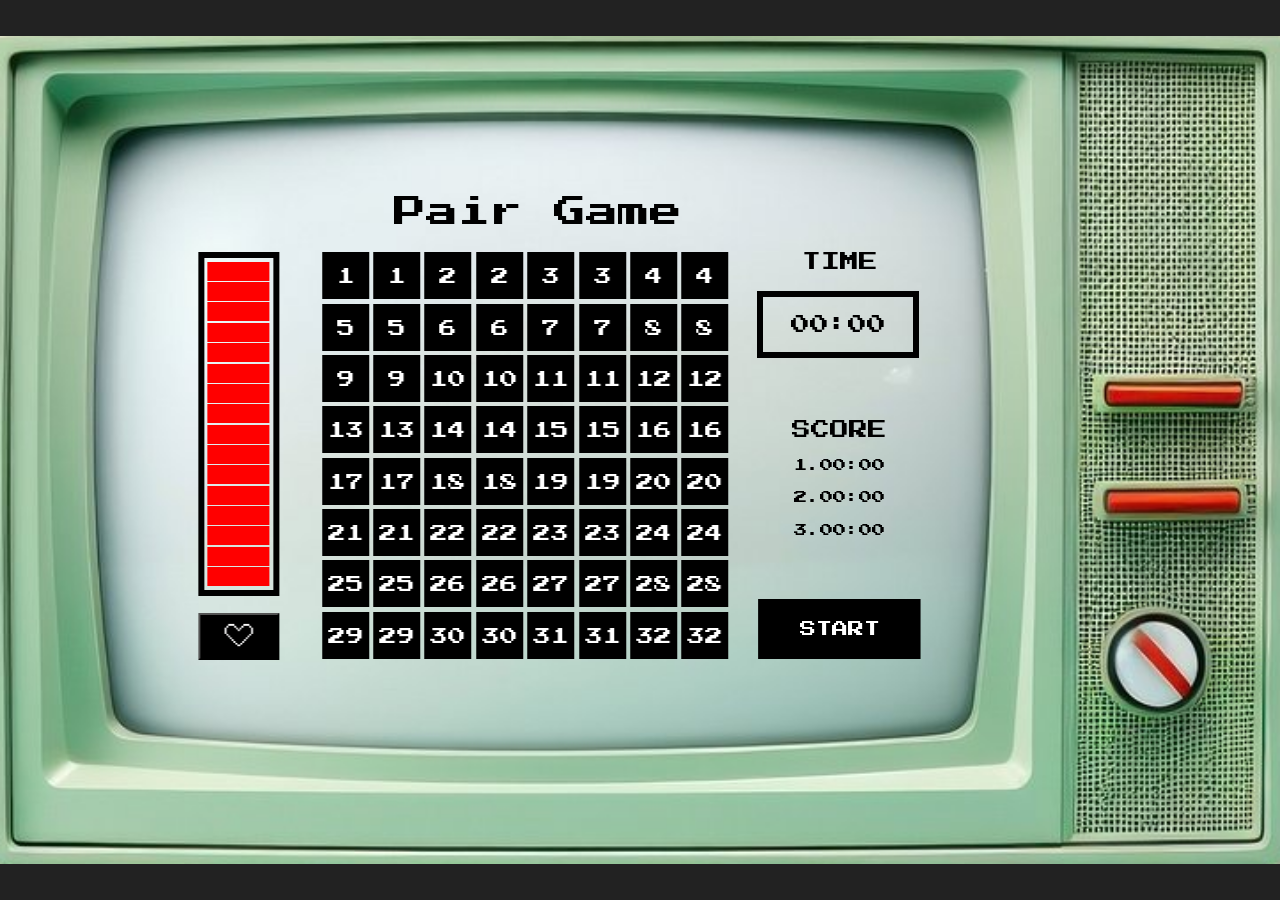
==== game/index.html @ 83a789f9 "Add files via upload" ====
<html>

<head>
	<meta charset="UTF-8">

	<link rel="stylesheet" type="text/css" href="hover.css">

	<link rel="preconnect" href="https://fonts.googleapis.com">
	<link rel="preconnect" href="https://fonts.gstatic.com" crossorigin>
	<link href="https://fonts.googleapis.com/css2?family=Press+Start+2P&display=swap" rel="stylesheet">

	<style>
		.game-title {
			text-align: center;
			font-size: 4.6cqh !important;
			line-height: 1.2;
			margin-bottom: 2.8cqh;
		}

		.game-layout {
			display: grid;
			grid-template-columns: 11.5cqh 1fr 27cqh;
			gap: 1cqh;
			align-items: center;
		}

		.stamina-area {
			width: 100%;
			display: flex;
			flex-direction: column;
			align-items: center;
			gap: 2.3cqh;
			transform: translateX(10cqh);
		}

		#center {
			display: grid;
			grid-template-columns: repeat(8, 6.7cqh);
			gap: 0.6cqh;
			width: max-content;
			margin: 0 auto;
			justify-self:center;
			transform: translateX(6cqh);
		}

		.info-area {
			width: 27cqh;
			display: flex;
			flex-direction: column;
			align-items: center;
			justify-content: center;
			gap: 8.8cqh;
		}

		.box {
			width: 6.7cqh;
			height: 6.7cqh;
			background-color: #000;
			color: #fff;
			font-size: 2.5cqh;
			display: flex;
			justify-content: center;
			align-items: center;
		}

		.start-button {
			width: 23cqh;
			height: 8.5cqh;

			font-size: 2.3cqh;
			font-family: "Press Start 2P", system-ui;

			color: #fff;
			background-color: #000;
			border: 2px solid #000;

			cursor: pointer;
			transform: translateX(-1.8cqh);
		}

		.time-area {
			width: 100%;
			text-align: center;
		}

		.time-title {
			font-size: 2.7cqh;
			margin-bottom: 2.8cqh;
			transform: translateX(-1.8cqh);
		}


		.stamina {
			width: 90%;
			flex: 1;
			min-height: 0;
			background-color: #f00;
			margin: 0;
		}

		.stamina-bar {
			width: 11.5cqh;
			height: 49cqh;
			border: 0.95cqh solid #000;
			box-sizing: border-box;
			padding: 0.6cqh 0;
			display: flex;
			flex-direction: column;
			align-items: center;
			gap: 0.2cqh;

		}



		.charge {
			width: 11.5cqh;
			height: 6.7cqh;
			font-size: 2.3cqh;
			flex-shrink: 0;
			position: relative;
			margin: 0;
			background-color: #000;
		}

		.heart {
			width: 4cqh;
			height: 4cqh;
			position: absolute;
			top: 50%;
			left: 50%;
			transform: translate(-50%, -50%);
		}

		.score {
			width: 100%;
			font-size: 1.9cqh;
			text-align: center;
			margin-top: 2.8cqh;
		}

		.time {
			width: 23cqh;
			height: 9.5cqh;
			font-size: 2.7cqh;
			border: 0.95cqh solid #000;
			display: flex;
			justify-content: center;
			align-items: center;
		}

		.score-area {
			width: 100%;
			text-align: center;
			transform: translateX(-1.8cqh);
		}

		.score-title {
			font-size: 2.7cqh;
			margin-bottom: 2.8cqh;
			
		}

		.score-list {
			width: 100%;
		}


		#gameover {
			position: fixed;
			top: 0;
			left: 0;
			width: 100%;
			height: 100%;
			background-color: rgba(0, 0, 0, 0.6);
			display: none;
			z-index: 9999;
			text-align: center;
			padding-top: 200px;
		}

		.gameover-text {
			font-size: 60px;
			color: #fff;
			font-weight: bold;
		}

		#gameover button {
			width: 200px;
			height: 50px;
			font-size: 24px;
			margin-top: 30px;
			color: #fff;
			background-color: #000;

		}

		#clear {
			position: fixed;
			top: 0;
			left: 0;
			width: 100%;
			height: 100%;
			background-color: rgba(255, 0, 0, 0.6);
			display: none;
			z-index: 10;
			text-align: center;
			padding-top: 200px;
		}

		.clear-text {
			font-size: 60px;
			color: #fff;
			font-weight: bold;
		}

		#clear button {
			width: 200px;
			height: 50px;
			font-size: 24px;
			margin-top: 30px;
			color: #fff;
			background-color: #000;
		}

		div {
			box-sizing: border-box;
		}

		body {
			display: flex;
			justify-content: center;
			align-items: center;
			font-family: "Press Start 2P", system-ui;
			font-weight: 400;
			font-style: normal;
			background-color: #222;

		}

		html,
		body {
			width: 100%;
			height: 100%;
			margin: 0;
			padding: 0;
			overflow: hidden;
		}

		/* テレビ全体 */
		.tv-container {
			width: min(100vw, 154.6vh);
			aspect-ratio: 722 / 467;
			margin: auto;
			position: relative;
			background: url("retorotv.png") center center no-repeat;
			background-size: 100% 100%;
		}

		/* テレビ画面の中 */
		.game-screen {
			position: absolute;

			width: 64%;
			height: 85%;

			left: 10%;
			top: 19%;

			overflow: hidden;
			container-type: size;
		}

		button {
			font-family: "Press Start 2P", system-ui;
			font-weight: 400;
			font-style: normal;
		}
	</style>

	<script>
		var data = new Array(64);
		data[0] = "1";
		data[1] = "2";
		data[2] = "3";
		data[3] = "4";
		data[4] = "5";
		data[5] = "6";
		data[6] = "7";
		data[7] = "8";
		data[8] = "9";
		data[9] = "10";
		data[10] = "11";
		data[11] = "12";
		data[12] = "13";
		data[13] = "14";
		data[14] = "15";
		data[15] = "16";
		data[16] = "17";
		data[17] = "18";
		data[18] = "19";
		data[19] = "20";
		data[20] = "21";
		data[21] = "22";
		data[22] = "23";
		data[23] = "24";
		data[24] = "25";
		data[25] = "26";
		data[26] = "27";
		data[27] = "28";
		data[28] = "29";
		data[29] = "30";
		data[30] = "31";
		data[31] = "32";
		data[32] = "1";
		data[33] = "2";
		data[34] = "3";
		data[35] = "4";
		data[36] = "5";
		data[37] = "6";
		data[38] = "7";
		data[39] = "8";
		data[40] = "9";
		data[41] = "10";
		data[42] = "11";
		data[43] = "12";
		data[44] = "13";
		data[45] = "14";
		data[46] = "15";
		data[47] = "16";
		data[48] = "17";
		data[49] = "18";
		data[50] = "19";
		data[51] = "20";
		data[52] = "21";
		data[53] = "22";
		data[54] = "23";
		data[55] = "24";
		data[56] = "25";
		data[57] = "26";
		data[58] = "27";
		data[59] = "28";
		data[60] = "29";
		data[61] = "30";
		data[62] = "31";
		data[63] = "32";
	</script>
</head>



<body>
	<div class="tv-container">
		<div class="game-screen">

			<div class="game-title">
				Pair Game
			</div>



			<div class="game-layout">

				<div class="stamina-area">
					<div class="stamina-bar">
						<div id="c1" class="stamina"></div>
						<div id="c2" class="stamina"></div>
						<div id="c3" class="stamina"></div>
						<div id="c4" class="stamina"></div>
						<div id="c5" class="stamina"></div>
						<div id="c6" class="stamina"></div>
						<div id="c7" class="stamina"></div>
						<div id="c8" class="stamina"></div>
						<div id="c9" class="stamina"></div>
						<div id="c10" class="stamina"></div>
						<div id="c11" class="stamina"></div>
						<div id="c12" class="stamina"></div>
						<div id="c13" class="stamina"></div>
						<div id="c14" class="stamina"></div>
						<div id="c15" class="stamina"></div>
						<div id="c16" class="stamina"></div>
					</div>

					<button class="charge hvr-box-shadow-outset" style="position:relative;" onclick="charge();">
						<div class="heart">
							<img src="heart.png" width="100%">
						</div>
					</button>
				</div>





				<div id="center">
					<div id="b0" class="box hvr-grow" onclick="clk(0);">1</div>
					<div id="b1" class="box hvr-grow" onclick="clk(1);">1</div>
					<div id="b2" class="box hvr-grow" onclick="clk(2);">2</div>
					<div id="b3" class="box hvr-grow" onclick="clk(3);">2</div>
					<div id="b4" class="box hvr-grow" onclick="clk(4);">3</div>
					<div id="b5" class="box hvr-grow" onclick="clk(5);">3</div>
					<div id="b6" class="box hvr-grow" onclick="clk(6);">4</div>
					<div id="b7" class="box hvr-grow" onclick="clk(7);">4</div>

					<div id="b8" class="box hvr-grow" onclick="clk(8);">5</div>
					<div id="b9" class="box hvr-grow" onclick="clk(9);">5</div>
					<div id="b10" class="box hvr-grow" onclick="clk(10);">6</div>
					<div id="b11" class="box hvr-grow" onclick="clk(11);">6</div>
					<div id="b12" class="box hvr-grow" onclick="clk(12);">7</div>
					<div id="b13" class="box hvr-grow" onclick="clk(13);">7</div>
					<div id="b14" class="box hvr-grow" onclick="clk(14);">8</div>
					<div id="b15" class="box hvr-grow" onclick="clk(15);">8</div>

					<div id="b16" class="box hvr-grow" onclick="clk(16);">9</div>
					<div id="b17" class="box hvr-grow" onclick="clk(17);">9</div>
					<div id="b18" class="box hvr-grow" onclick="clk(18);">10</div>
					<div id="b19" class="box hvr-grow" onclick="clk(19);">10</div>
					<div id="b20" class="box hvr-grow" onclick="clk(20);">11</div>
					<div id="b21" class="box hvr-grow" onclick="clk(21);">11</div>
					<div id="b22" class="box hvr-grow" onclick="clk(22);">12</div>
					<div id="b23" class="box hvr-grow" onclick="clk(23);">12</div>

					<div id="b24" class="box hvr-grow" onclick="clk(24);">13</div>
					<div id="b25" class="box hvr-grow" onclick="clk(25);">13</div>
					<div id="b26" class="box hvr-grow" onclick="clk(26);">14</div>
					<div id="b27" class="box hvr-grow" onclick="clk(27);">14</div>
					<div id="b28" class="box hvr-grow" onclick="clk(28);">15</div>
					<div id="b29" class="box hvr-grow" onclick="clk(29);">15</div>
					<div id="b30" class="box hvr-grow" onclick="clk(30);">16</div>
					<div id="b31" class="box hvr-grow" onclick="clk(31);">16</div>

					<div id="b32" class="box hvr-grow" onclick="clk(32);">17</div>
					<div id="b33" class="box hvr-grow" onclick="clk(33);">17</div>
					<div id="b34" class="box hvr-grow" onclick="clk(34);">18</div>
					<div id="b35" class="box hvr-grow" onclick="clk(35);">18</div>
					<div id="b36" class="box hvr-grow" onclick="clk(36);">19</div>
					<div id="b37" class="box hvr-grow" onclick="clk(37);">19</div>
					<div id="b38" class="box hvr-grow" onclick="clk(38);">20</div>
					<div id="b39" class="box hvr-grow" onclick="clk(39);">20</div>

					<div id="b40" class="box hvr-grow" onclick="clk(40);">21</div>
					<div id="b41" class="box hvr-grow" onclick="clk(41);">21</div>
					<div id="b42" class="box hvr-grow" onclick="clk(42);">22</div>
					<div id="b43" class="box hvr-grow" onclick="clk(43);">22</div>
					<div id="b44" class="box hvr-grow" onclick="clk(44);">23</div>
					<div id="b45" class="box hvr-grow" onclick="clk(45);">23</div>
					<div id="b46" class="box hvr-grow" onclick="clk(46);">24</div>
					<div id="b47" class="box hvr-grow" onclick="clk(47);">24</div>

					<div id="b48" class="box hvr-grow" onclick="clk(48);">25</div>
					<div id="b49" class="box hvr-grow" onclick="clk(49);">25</div>
					<div id="b50" class="box hvr-grow" onclick="clk(50);">26</div>
					<div id="b51" class="box hvr-grow" onclick="clk(51);">26</div>
					<div id="b52" class="box hvr-grow" onclick="clk(52);">27</div>
					<div id="b53" class="box hvr-grow" onclick="clk(53);">27</div>
					<div id="b54" class="box hvr-grow" onclick="clk(54);">28</div>
					<div id="b55" class="box hvr-grow" onclick="clk(55);">28</div>

					<div id="b56" class="box hvr-grow" onclick="clk(56);">29</div>
					<div id="b57" class="box hvr-grow" onclick="clk(57);">29</div>
					<div id="b58" class="box hvr-grow" onclick="clk(58);">30</div>
					<div id="b59" class="box hvr-grow" onclick="clk(59);">30</div>
					<div id="b60" class="box hvr-grow" onclick="clk(60);">31</div>
					<div id="b61" class="box hvr-grow" onclick="clk(61);">31</div>
					<div id="b62" class="box hvr-grow" onclick="clk(62);">32</div>
					<div id="b63" class="box hvr-grow" onclick="clk(63);">32</div>

				</div>

				<div class="info-area">

					<div class="time-area">
						<div class="time-title">
							TIME
						</div>

						<div id="timer" class="time">
							00:00
						</div>

					</div>



					<div class="score-area">
						<div class="score-title">
							SCORE
						</div>

						<div class="score-list">
							<div class="score">
								1.<span id="s1"> --:-- </span>
							</div>

							<div class="score">
								2.<span id="s2"> --:-- </span>
							</div>

							<div class="score">
								3.<span id="s3"> --:-- </span>
							</div>
						</div>
					</div>

					<button onclick="start();" class="start-button hvr-box-shadow-outset">
						START
					</button>


				</div>


				<div id="gameover">
					<div class="gameover-text">GAME OVER</div>
					<button class="hvr-box-shadow-outset" onclick="location.reload()">RETRY!</button>
				</div>


				<div id="clear">
					<div class="clear-text">GAME CLEAR!</div>
					<button class="hvr-box-shadow-outset" onclick="location.reload()">RETRY!</button>
				</div>
			</div>
		</div>

		<script>
			var t = 0;				//経過時間
			var timer = 0; 			//経過時間用タイマー
			var timer2 = 0;			//スタミナ用タイマー
			var c = 0;

			var count = 0;			//クリックしたカード枚数
			var id1;				//1枚目のカードID
			var id2;				//2枚目のカードID
			var a;					//1枚目のカードの数字
			var b;					//2枚目のカードの数字

			var clearCount = 0;		//消えたカードの枚数
			var mode = "stop";		//ゲーム開始状態
			var flag = false;		//ペア判定中のクリック制御


			// ベストスコアを読み込む
			var scores = JSON.parse(localStorage.getItem("bestScores")) || [];	//ベストスコア

			function formatTime(time) {
				var min = Math.floor(time / 60);
				var sec = time - (min * 60);

				// 1桁の場合は先頭に0を追加する
				var mm = String(min).padStart(2, "0");
				var ss = String(sec).padStart(2, "0");

				return mm + ":" + ss;
			}



			//過去のベストスコアを表示
			displayScore();

			function start() {
				if (mode == "stop") {
					mode = "start"
					for (var i = 0; i < 64; i++) {   //for(初期値、いつまで続けるか、１周まわったらどうするか）
						// dataの最大配列数を求め、乱数を発生させる。
						var max = data.length;
						var r = Math.floor(Math.random() * max);

						// data[r※乱数]とdata[i]を入れ替える。
						var x = data[r];
						data[r] = data[i];
						data[i] = x;
					}

					for (i = 0; i < 64; i++) {
						// idの要素にdata[i]を上書きする。
						var id = "b" + i;
						document.getElementById(id).innerHTML = data[i];
					}



					//時間経過を表すタイマー表示
					timer = setInterval(showTime, 1000);

					function showTime() {
						t++;
						document.getElementById("timer").innerHTML = formatTime(t);
					}



					//スタミナバーを動かす
					timer2 = setInterval(show, 1000);
					function show() {

						if (c <= 15) {
							if (c >= 0) {
								c++;
								var id = "c" + c;
								var element = document.getElementById(id);
								element.style.backgroundColor = "transparent";
							}
						}
						else {
							if (c == 16) {
								document.getElementById("gameover").style.display = "block";
								clearInterval(timer);
								clearInterval(timer2);
							}
						}
					}
				}
			}




			//ペア同士をクリックしたら消えるようにする
			function clk(i) {
				if (flag == true) {
					return;
				}

				count++;

				if (count == 1) {
					var id = "b" + i;
					var element = document.getElementById(id);
					element.style.backgroundColor = "#f00";

					id1 = id;
					a = document.getElementById(id).innerHTML;
				}

				else if (count == 2) {
					var id = "b" + i;

					//1枚目と同じカードなら処理を終了
					if (id1 == id) {
						count = 1;
						return;
					}

					flag = true;

					var element = document.getElementById(id);
					element.style.backgroundColor = "#f00";

					id2 = id;
					b = document.getElementById(id).innerHTML;

					if (a == b) {
						setTimeout(function () {
							document.getElementById(id1).innerHTML = "";
							document.getElementById(id2).innerHTML = "";

							document.getElementById(id1).style.backgroundColor = "transparent";
							document.getElementById(id2).style.backgroundColor = "transparent";


							//消えたカードの枚数をカウント
							clearCount = clearCount + 2;

							//64枚すべて消えたらクリア画面を表示
							if (clearCount == 64) {
								document.getElementById("clear").style.display = "block";

								//タイマーを停止
								clearInterval(timer);
								clearInterval(timer2);

								//ベストスコアを登録
								saveScore(t);
							}
							flag = false;
						}, 500);

					} else {
						setTimeout(function () {
							document.getElementById(id1).innerHTML = a;
							document.getElementById(id2).innerHTML = b;

							document.getElementById(id1).style.backgroundColor = "#000";
							document.getElementById(id2).style.backgroundColor = "#000";


							flag = false;
						}, 1000);
					}
					count = 0;
				}
			}



			//♡ボタンを押すと、スタミナバーがリセットされる
			function charge() {
				c = 0;
				for (var i = 1; i <= 16; i++) {
					var id = "c" + i;
					var element = document.getElementById(id);
					element.style.backgroundColor = "#f00";
				}
			}


			// ベストスコアを表示する
			function displayScore() {
				document.getElementById("s1").innerHTML = scores[0] !== undefined ? formatTime(scores[0]) : "00:00";
				document.getElementById("s2").innerHTML = scores[1] !== undefined ? formatTime(scores[1]) : "00:00";
				document.getElementById("s3").innerHTML = scores[2] !== undefined ? formatTime(scores[2]) : "00:00";
			}

			// 新しいスコアを登録する
			function saveScore(time) {

				// 新しいタイムを追加
				scores.push(time);

				// タイムの速い順に並べ替える
				scores.sort(function (a, b) {
					return a - b;
				});

				// 上位3件だけ残す
				scores = scores.slice(0, 3);

				// localStorageに保存
				localStorage.setItem("bestScores", JSON.stringify(scores));

				// 画面を更新
				displayScore();
			}
		</script>
</body>

</html>
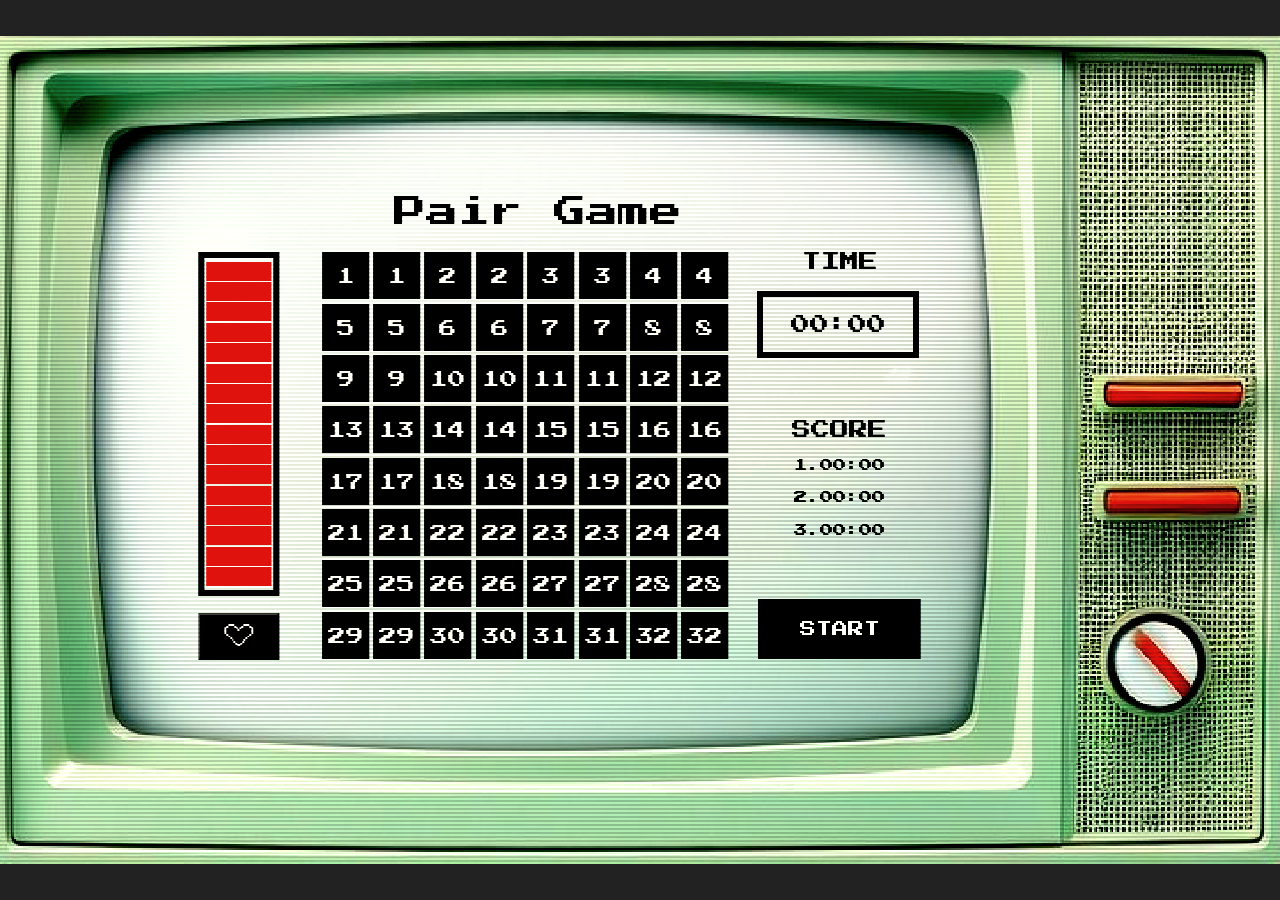
==== commit 060e03f8: "Add files via upload" ====
--- a/game/index.html
+++ b/game/index.html
@@ -91,7 +91,7 @@
 
 
 		.stamina {
-			width: 90%;
+			width: 95%;
 			flex: 1;
 			min-height: 0;
 			background-color: #f00;
@@ -255,6 +255,23 @@
 			position: relative;
 			background: url("retorotv.png") center center no-repeat;
 			background-size: 100% 100%;
+			
+			image-rendering: pixelated;
+			filter: contrast(150%) saturate(120%) sepia(20%);
+		}
+		
+		.tv-container::after {
+			content: "";
+			position: absolute;
+			inset: 0;
+			background: repeating-linear-gradient(
+    		to bottom,
+    		rgba(0,0,0,0.15) 0px,
+    		rgba(0,0,0,0.15) 2px,
+    		transparent 2px,
+    		transparent 4px
+  			);
+  			pointer-events: none;
 		}
 
 		/* テレビ画面の中 */
@@ -269,6 +286,7 @@
 
 			overflow: hidden;
 			container-type: size;
+			
 		}
 
 		button {
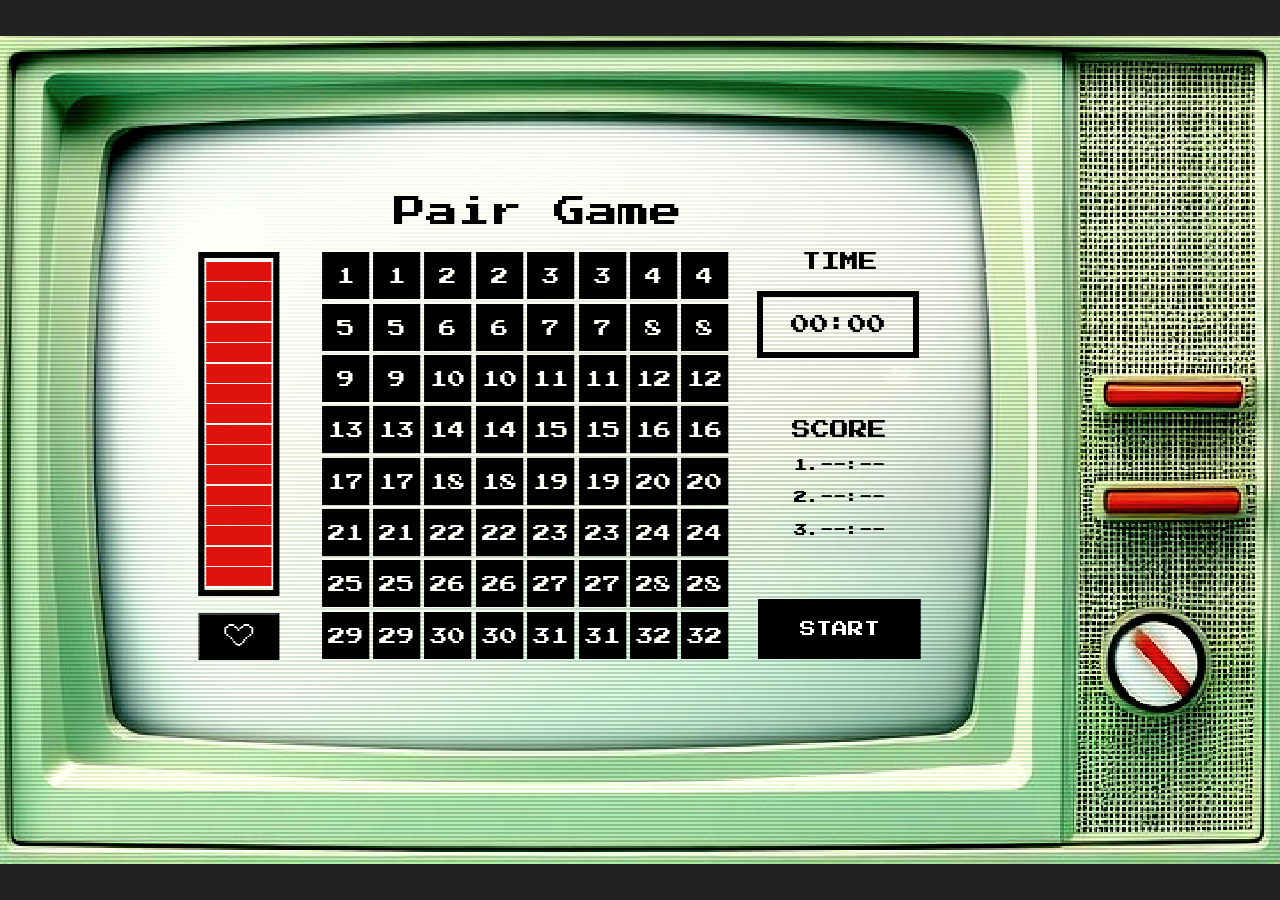
==== commit 0cc719d9: "Add files via upload" ====
--- a/game/index.html
+++ b/game/index.html
@@ -726,9 +726,9 @@
 
 			// ベストスコアを表示する
 			function displayScore() {
-				document.getElementById("s1").innerHTML = scores[0] !== undefined ? formatTime(scores[0]) : "00:00";
-				document.getElementById("s2").innerHTML = scores[1] !== undefined ? formatTime(scores[1]) : "00:00";
-				document.getElementById("s3").innerHTML = scores[2] !== undefined ? formatTime(scores[2]) : "00:00";
+				document.getElementById("s1").innerHTML = scores[0] !== undefined ? formatTime(scores[0]) : "--:--";
+				document.getElementById("s2").innerHTML = scores[1] !== undefined ? formatTime(scores[1]) : "--:--";
+				document.getElementById("s3").innerHTML = scores[2] !== undefined ? formatTime(scores[2]) : "--:--";
 			}
 
 			// 新しいスコアを登録する
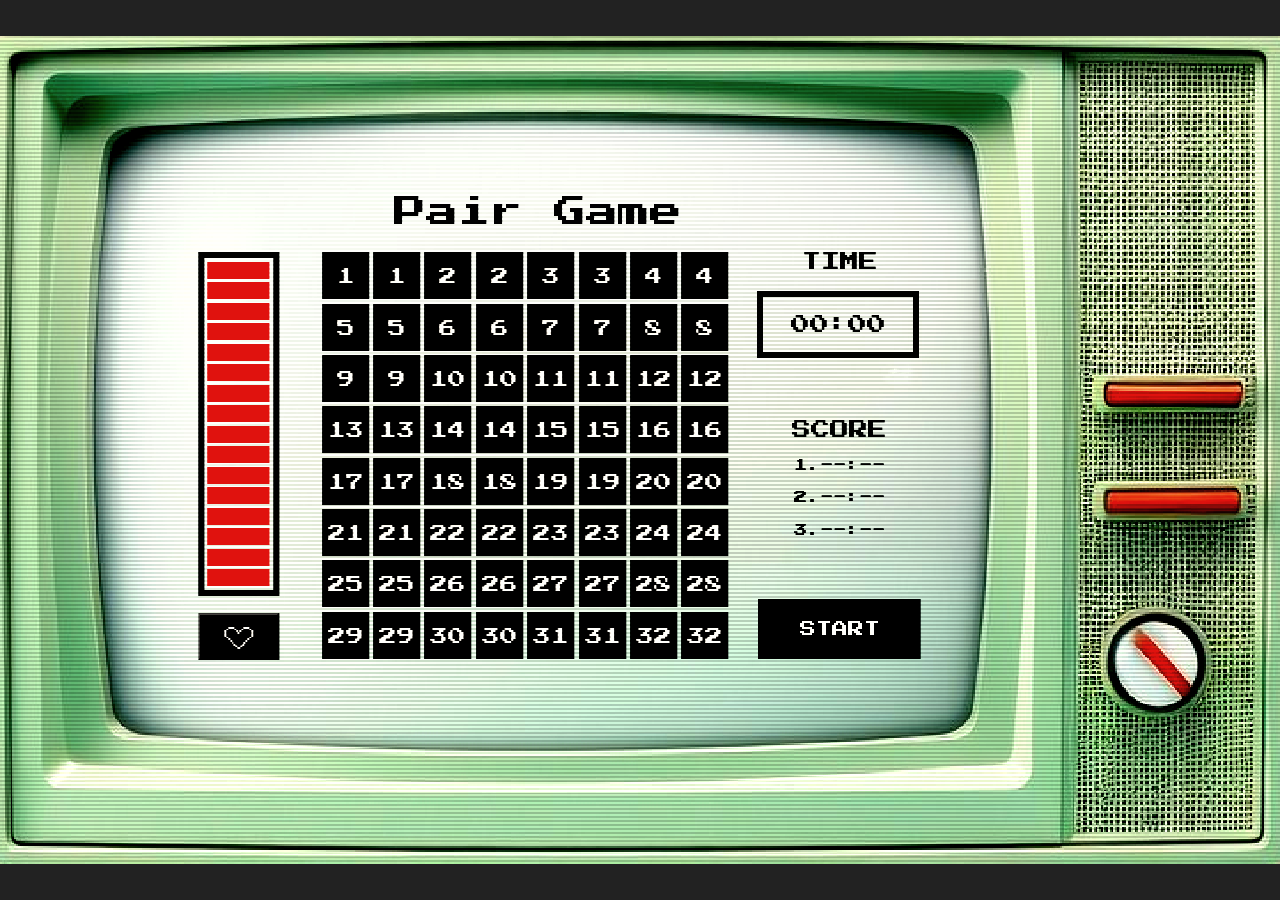
==== commit 12bd0172: "Add files via upload" ====
--- a/game/index.html
+++ b/game/index.html
@@ -91,7 +91,7 @@
 
 
 		.stamina {
-			width: 95%;
+			width: 90%;
 			flex: 1;
 			min-height: 0;
 			background-color: #f00;
@@ -107,7 +107,7 @@
 			display: flex;
 			flex-direction: column;
 			align-items: center;
-			gap: 0.2cqh;
+			gap: 0.5cqh;
 
 		}
 
@@ -129,7 +129,7 @@
 			position: absolute;
 			top: 50%;
 			left: 50%;
-			transform: translate(-50%, -50%);
+			transform: translate(-50%, -40%);
 		}
 
 		.score {
@@ -637,6 +637,11 @@
 
 			//ペア同士をクリックしたら消えるようにする
 			function clk(i) {
+				// STARTボタンを押すまでカードをクリックできない
+				if (mode == "stop") {
+				return;
+				}
+				
 				if (flag == true) {
 					return;
 				}
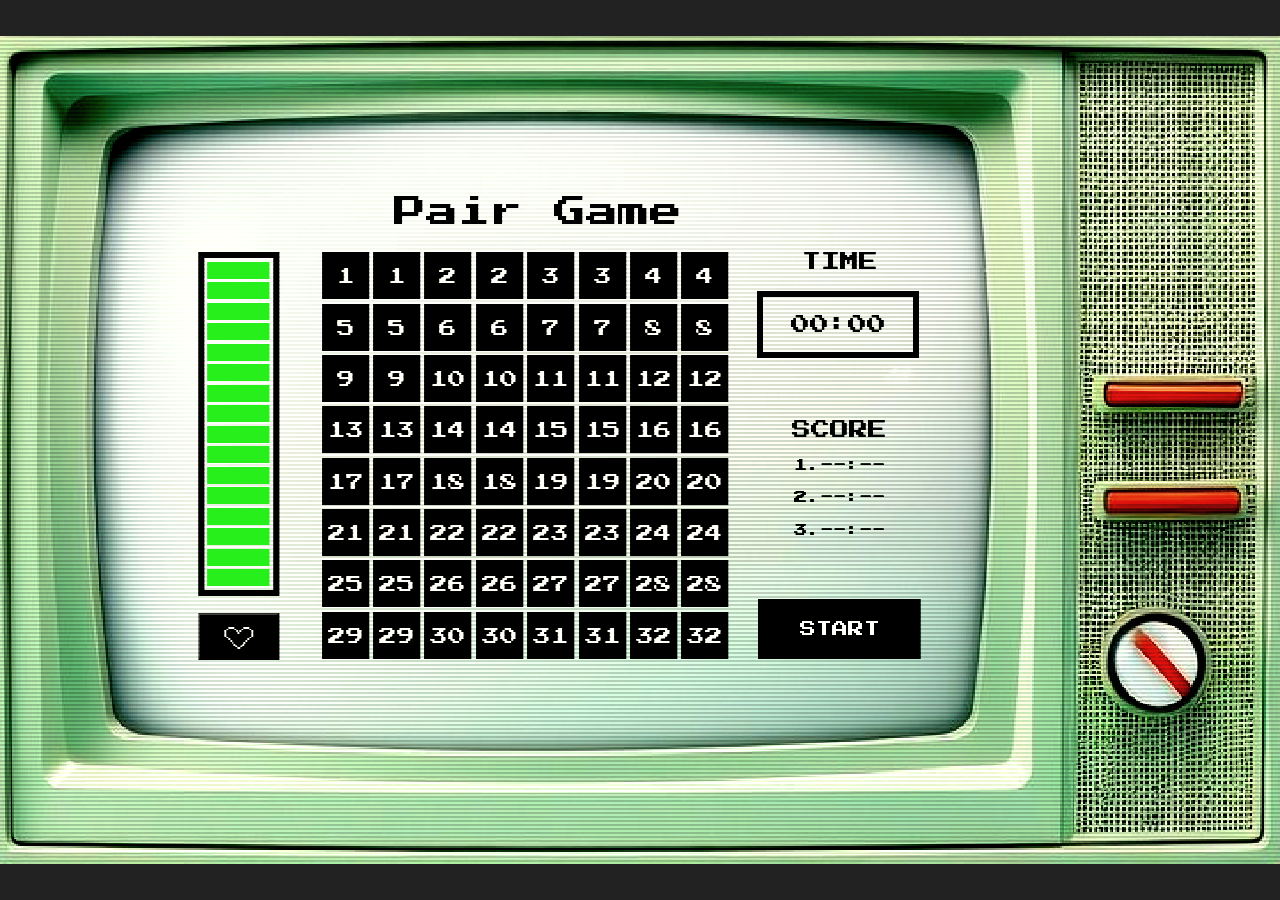
==== commit fefd4c28: "Add files via upload" ====
--- a/game/index.html
+++ b/game/index.html
@@ -39,7 +39,7 @@
 			gap: 0.6cqh;
 			width: max-content;
 			margin: 0 auto;
-			justify-self:center;
+			justify-self: center;
 			transform: translateX(6cqh);
 		}
 
@@ -94,7 +94,7 @@
 			width: 90%;
 			flex: 1;
 			min-height: 0;
-			background-color: #f00;
+			background-color: #0f0;
 			margin: 0;
 		}
 
@@ -158,7 +158,7 @@
 		.score-title {
 			font-size: 2.7cqh;
 			margin-bottom: 2.8cqh;
-			
+
 		}
 
 		.score-list {
@@ -201,7 +201,7 @@
 			left: 0;
 			width: 100%;
 			height: 100%;
-			background-color: rgba(255, 0, 0, 0.6);
+			background-color: rgba(0, 0, 0, 0.6);
 			display: none;
 			z-index: 10;
 			text-align: center;
@@ -210,8 +210,19 @@
 
 		.clear-text {
 			font-size: 60px;
-			color: #fff;
 			font-weight: bold;
+			background: linear-gradient(to right, #e60000, #f39800, #fff100, #009944, #0068b7, #1d2088, #920783, #e60000) 0 / 200%;
+			height: 80px;
+			animation: 5s rainbow infinite;
+			background-clip: text;
+			-webkit-background-clip: text;
+			color: transparent;
+		}
+
+		@keyframes rainbow {
+			100% {
+				background-position: 200%;
+			}
 		}
 
 		#clear button {
@@ -255,23 +266,21 @@
 			position: relative;
 			background: url("retorotv.png") center center no-repeat;
 			background-size: 100% 100%;
-			
+
 			image-rendering: pixelated;
 			filter: contrast(150%) saturate(120%) sepia(20%);
 		}
-		
+
 		.tv-container::after {
 			content: "";
 			position: absolute;
 			inset: 0;
-			background: repeating-linear-gradient(
-    		to bottom,
-    		rgba(0,0,0,0.15) 0px,
-    		rgba(0,0,0,0.15) 2px,
-    		transparent 2px,
-    		transparent 4px
-  			);
-  			pointer-events: none;
+			background: repeating-linear-gradient(to bottom,
+					rgba(0, 0, 0, 0.15) 0px,
+					rgba(0, 0, 0, 0.15) 2px,
+					transparent 2px,
+					transparent 4px);
+			pointer-events: none;
 		}
 
 		/* テレビ画面の中 */
@@ -286,7 +295,7 @@
 
 			overflow: hidden;
 			container-type: size;
-			
+
 		}
 
 		button {
@@ -535,7 +544,9 @@
 
 
 				<div id="clear">
-					<div class="clear-text">GAME CLEAR!</div>
+					<div class="clear-text">
+						GAME CLEAR!!
+					</div>
 					<button class="hvr-box-shadow-outset" onclick="location.reload()">RETRY!</button>
 				</div>
 			</div>
@@ -609,28 +620,49 @@
 
 
 
-					//スタミナバーを動かす
+
+
+					// スタミナバーを動かす
 					timer2 = setInterval(show, 1000);
+
 					function show() {
 
-						if (c <= 15) {
-							if (c >= 0) {
-								c++;
-								var id = "c" + c;
+						if (c < 16) {
+							c++;
+
+							// スタミナを1つ消す
+							var id = "c" + c;
+							var element = document.getElementById(id);
+							element.style.backgroundColor = "transparent";
+
+							// 残っているスタミナの色を変更
+							for (var i = c + 1; i <= 16; i++) {
+								var id = "c" + i;
 								var element = document.getElementById(id);
-								element.style.backgroundColor = "transparent";
+
+								if (c <= 5) {
+									element.style.backgroundColor = "#00cc00"; // 緑
+								}
+								else if (c <= 10) {
+									element.style.backgroundColor = "#FFC800"; // 黄色
+								}
+								else {
+									element.style.backgroundColor = "#ff0000"; // 赤
+								}
 							}
 						}
-						else {
-							if (c == 16) {
-								document.getElementById("gameover").style.display = "block";
-								clearInterval(timer);
-								clearInterval(timer2);
-							}
+
+						// スタミナがすべてなくなったらGAME OVER
+						if (c >= 16) {
+							document.getElementById("gameover").style.display = "block";
+							clearInterval(timer);
+							clearInterval(timer2);
 						}
 					}
+
 				}
 			}
+
 
 
 
@@ -639,19 +671,27 @@
 			function clk(i) {
 				// STARTボタンを押すまでカードをクリックできない
 				if (mode == "stop") {
-				return;
+					return;
 				}
-				
+
 				if (flag == true) {
 					return;
 				}
 
+				// すでに消えたカードはクリックできない
+				var checkId = "b" + i;
+				var checkElement = document.getElementById(checkId);
+
+				if (checkElement.innerHTML == "") {
+					return;
+				}
+
 				count++;
 
 				if (count == 1) {
 					var id = "b" + i;
 					var element = document.getElementById(id);
-					element.style.backgroundColor = "#f00";
+					element.style.backgroundColor = "#808080";
 
 					id1 = id;
 					a = document.getElementById(id).innerHTML;
@@ -669,7 +709,7 @@
 					flag = true;
 
 					var element = document.getElementById(id);
-					element.style.backgroundColor = "#f00";
+					element.style.backgroundColor = "#808080";
 
 					id2 = id;
 					b = document.getElementById(id).innerHTML;
@@ -724,8 +764,16 @@
 				for (var i = 1; i <= 16; i++) {
 					var id = "c" + i;
 					var element = document.getElementById(id);
-					element.style.backgroundColor = "#f00";
+					element.style.backgroundColor = "#00cc00";
 				}
+
+				// クリック中のカードを裏向きに戻す
+				if (count == 1) {
+					document.getElementById(id1).style.backgroundColor = "#000";
+				}
+
+				// クリック枚数をリセット
+				count = 0;
 			}
 
 
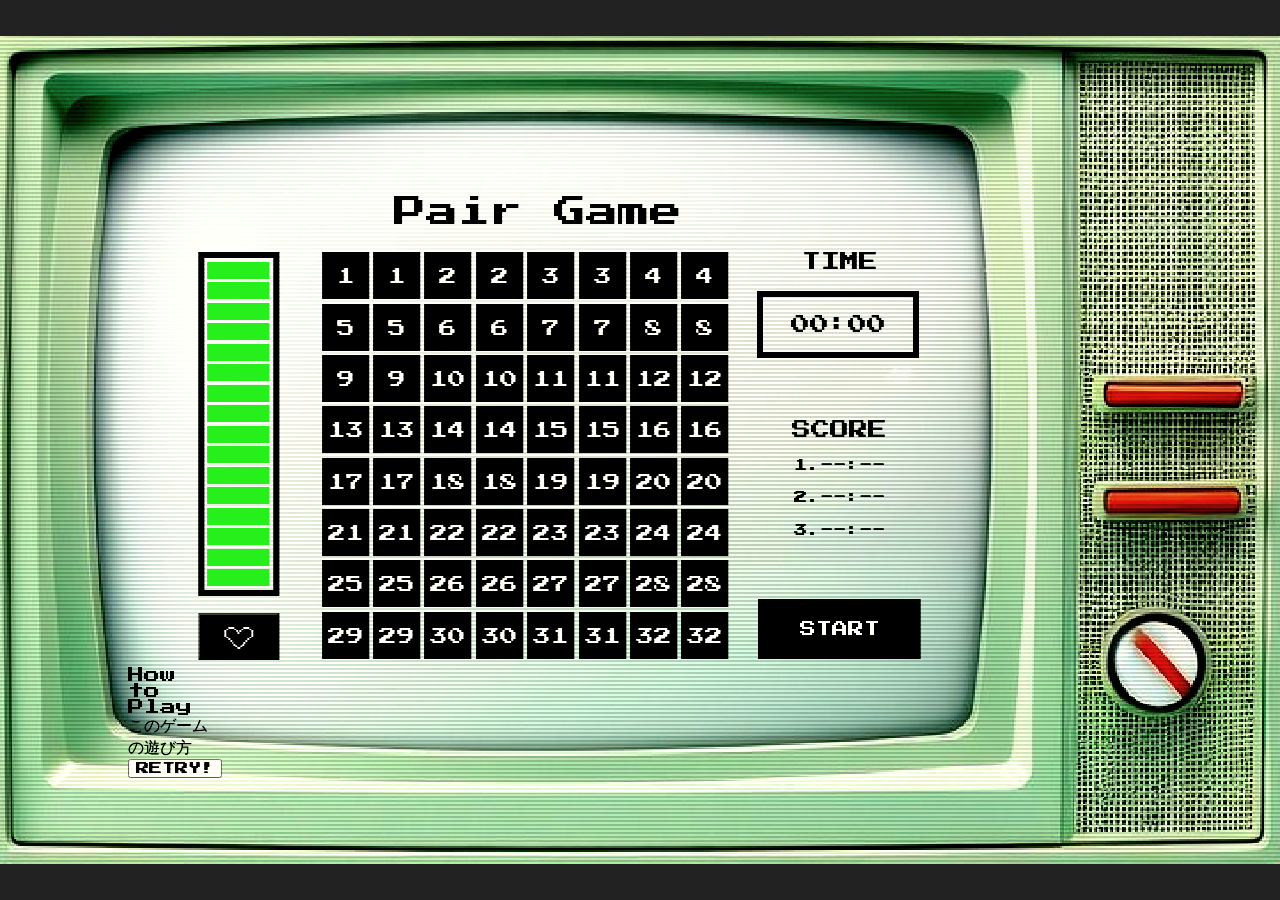
==== commit 217649ec: "Add files via upload" ====
--- a/game/index.html
+++ b/game/index.html
@@ -549,6 +549,14 @@
 					</div>
 					<button class="hvr-box-shadow-outset" onclick="location.reload()">RETRY!</button>
 				</div>
+
+				<div id="howtoplay">
+					<div class="howtoplay-text">
+						How to Play<br>
+						このゲームの遊び方<br>
+					</div>
+					<button class="hvr-box-shadow-outset" onclick="location.reload()">RETRY!</button>
+				</div>
 			</div>
 		</div>
 
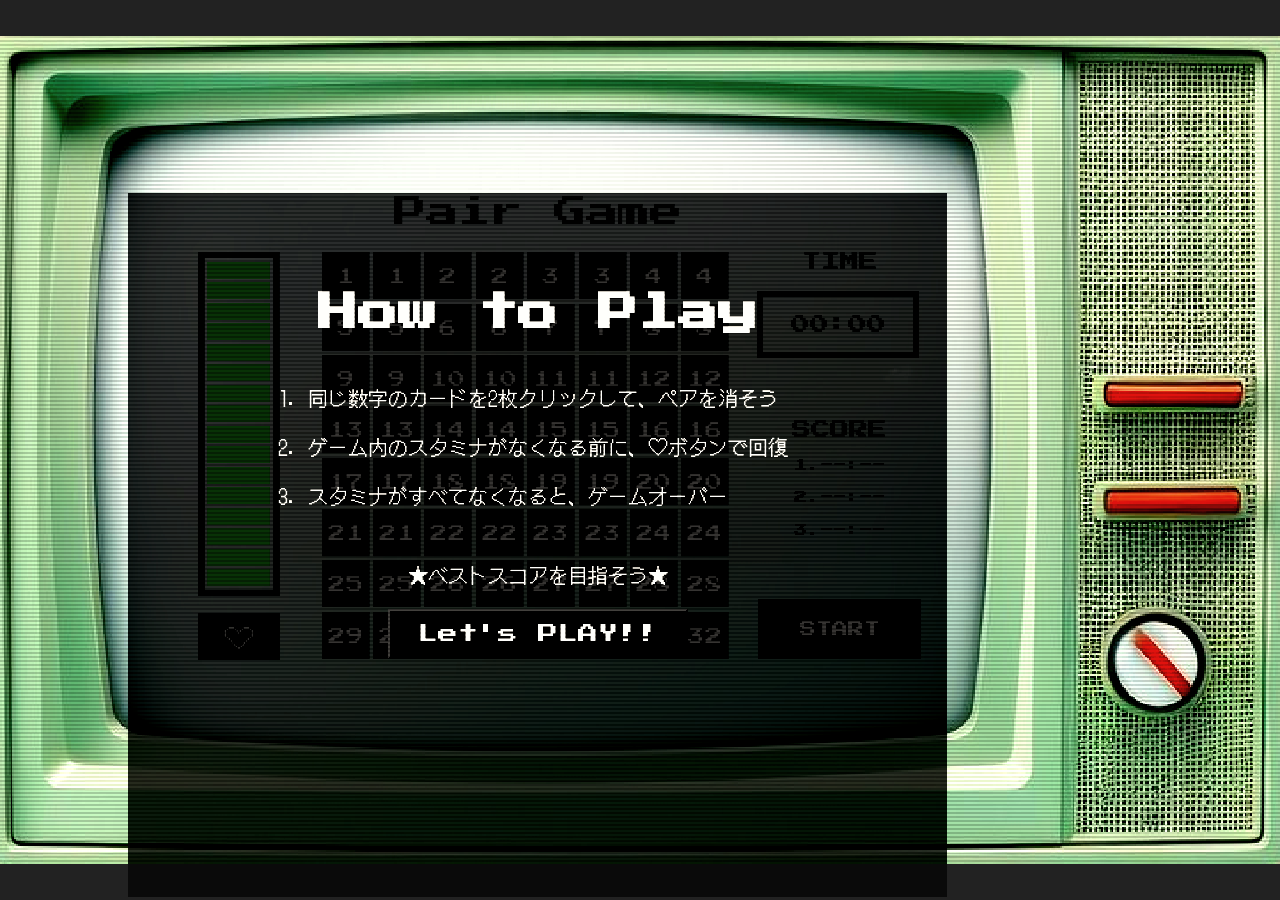
==== commit f061823e: "Add files via upload" ====
--- a/game/index.html
+++ b/game/index.html
@@ -8,6 +8,8 @@
 	<link rel="preconnect" href="https://fonts.googleapis.com">
 	<link rel="preconnect" href="https://fonts.gstatic.com" crossorigin>
 	<link href="https://fonts.googleapis.com/css2?family=Press+Start+2P&display=swap" rel="stylesheet">
+	<link href="https://fonts.googleapis.com/css2?family=DotGothic16&display=swap" rel="stylesheet">
+
 
 	<style>
 		.game-title {
@@ -72,7 +74,6 @@
 
 			color: #fff;
 			background-color: #000;
-			border: 2px solid #000;
 
 			cursor: pointer;
 			transform: translateX(-1.8cqh);
@@ -165,6 +166,77 @@
 			width: 100%;
 		}
 
+		#howtoplay {
+			position: fixed;
+			top: 0;
+			left: 0;
+			width: 100%;
+			height: 100%;
+			background-color: rgba(0, 0, 0, 0.7);
+			display: block;
+			z-index: 9999;
+			text-align: center;
+			padding-top: 200px;
+		}
+
+		.rule {
+			display: flex;
+			align-items: flex-start;
+			width: 700px;
+			max-width: 90%;
+			margin: 0 auto 20px;
+			font-size: 20px;
+			color: #fff;
+			font-weight: 400;
+			font-family: "DotGothic16", sans-serif;
+			text-align: left;
+			position: relative;
+			left:70px;
+			top:50px;
+		}
+
+		.rule2 {
+			font-size: 20px;
+			color: #fff;
+			font-weight: 400;
+			font-family: "DotGothic16", sans-serif;
+			text-align: center;
+			position: relative;
+			top:80px;
+		}
+
+
+		.number {
+			display: inline-block;
+			width: 40px;
+			flex-shrink: 0;
+			text-align: right;
+			margin-right: 10px;
+			font-size: 20px;
+			color: #fff;
+			font-weight: bold;
+			font-family: "DotGothic16", sans-serif;
+			font-weight: 400;
+			font-style: normal;
+		}
+
+		.howtoplay-title {
+			font-size: 40px;
+			color: #fff;
+			font-weight: bold;
+			margin-top: -100px;
+		}
+
+		#howtoplay button {
+			width: 300px;
+			height: 50px;
+			font-size: 20px;
+			margin-top: 100px;
+			color: #fff;
+			background-color: #000;
+
+		}
+
 
 		#gameover {
 			position: fixed;
@@ -172,7 +244,7 @@
 			left: 0;
 			width: 100%;
 			height: 100%;
-			background-color: rgba(0, 0, 0, 0.6);
+			background-color: rgba(0, 0, 0, 0.7);
 			display: none;
 			z-index: 9999;
 			text-align: center;
@@ -201,7 +273,7 @@
 			left: 0;
 			width: 100%;
 			height: 100%;
-			background-color: rgba(0, 0, 0, 0.6);
+			background-color: rgba(0, 0, 0, 0.7);
 			display: none;
 			z-index: 10;
 			text-align: center;
@@ -217,6 +289,7 @@
 			background-clip: text;
 			-webkit-background-clip: text;
 			color: transparent;
+			margin-top: -50px;
 		}
 
 		@keyframes rainbow {
@@ -225,11 +298,24 @@
 			}
 		}
 
+		#clear-time {
+			color: #fff;
+			font-size: 24px;
+			margin-top: 50px;
+		}
+
+		#best-message {
+			color: #fff100;
+			font-size: 18px;
+			font-weight: bold;
+			margin-top: 20px;
+		}
+
 		#clear button {
 			width: 200px;
 			height: 50px;
 			font-size: 24px;
-			margin-top: 30px;
+			margin-top: 50px;
 			color: #fff;
 			background-color: #000;
 		}
@@ -539,7 +625,7 @@
 
 				<div id="gameover">
 					<div class="gameover-text">GAME OVER</div>
-					<button class="hvr-box-shadow-outset" onclick="location.reload()">RETRY!</button>
+					<button class="hvr-box-shadow-outset" onclick="resetGame()">RETRY!</button>
 				</div>
 
 
@@ -547,15 +633,38 @@
 					<div class="clear-text">
 						GAME CLEAR!!
 					</div>
-					<button class="hvr-box-shadow-outset" onclick="location.reload()">RETRY!</button>
+
+					<!-- クリアタイム -->
+					<div id="clear-time"></div>
+
+					<!-- ベストスコア更新時のみ表示 -->
+					<div id="best-message"></div>
+
+					<button class="hvr-box-shadow-outset" onclick="resetGame()">RETRY!</button>
 				</div>
 
 				<div id="howtoplay">
-					<div class="howtoplay-text">
-						How to Play<br>
-						このゲームの遊び方<br>
+					<div class="howtoplay-title">
+						How to Play
 					</div>
-					<button class="hvr-box-shadow-outset" onclick="location.reload()">RETRY!</button>
+					<div class="rule">
+						<span class="number">1.</span>
+						<span>同じ数字のカードを2枚クリックして、ペアを消そう</span>
+					</div>
+
+					<div class="rule">
+						<span class="number">2.</span>
+						<span>ゲーム内のスタミナがなくなる前に、♡ボタンで回復</span>
+					</div>
+
+					<div class="rule">
+						<span class="number">3.</span>
+						<span>スタミナがすべてなくなると、ゲームオーバー</span>
+					</div>
+
+					<div class="rule2">★ベストスコアを目指そう★</div>
+
+					<button class="hvr-box-shadow-outset" onclick="play();">Let's PLAY!!</button>
 				</div>
 			</div>
 		</div>
@@ -576,6 +685,11 @@
 			var mode = "stop";		//ゲーム開始状態
 			var flag = false;		//ペア判定中のクリック制御
 
+			//Let'sPLAYボタンを押すと、説明画面が消える
+			function play() {
+				document.getElementById("howtoplay").style.display = "none";
+			}
+
 
 			// ベストスコアを読み込む
 			var scores = JSON.parse(localStorage.getItem("bestScores")) || [];	//ベストスコア
@@ -595,6 +709,47 @@
 
 			//過去のベストスコアを表示
 			displayScore();
+
+			// ゲームを初期状態に戻す
+			function resetGame() {
+
+				// タイマーを停止
+				clearInterval(timer);
+				clearInterval(timer2);
+
+				// ゲームの状態をリセット
+				t = 0;
+				c = 0;
+				count = 0;
+				clearCount = 0;
+				mode = "stop";
+				flag = false;
+
+				// タイマー表示をリセット
+				document.getElementById("timer").innerHTML = "00:00";
+
+				// カードを初期状態に戻す
+				for (var i = 0; i < 64; i++) {
+					var id = "b" + i;
+					var element = document.getElementById(id);
+
+					element.innerHTML = Math.floor(i / 2) + 1;
+					element.style.backgroundColor = "#000";
+				}
+
+				// スタミナバーをリセット
+				for (var i = 1; i <= 16; i++) {
+					var id = "c" + i;
+					document.getElementById(id).style.backgroundColor = "#00cc00";
+				}
+
+				// ゲームオーバー・クリア画面を非表示
+				document.getElementById("gameover").style.display = "none";
+				document.getElementById("clear").style.display = "none";
+
+				// 説明画面も非表示
+				document.getElementById("howtoplay").style.display = "none";
+			}
 
 			function start() {
 				if (mode == "stop") {
@@ -736,15 +891,32 @@
 
 							//64枚すべて消えたらクリア画面を表示
 							if (clearCount == 64) {
+								// クリア画面を表示
 								document.getElementById("clear").style.display = "block";
 
-								//タイマーを停止
+								// タイマーを停止
 								clearInterval(timer);
 								clearInterval(timer2);
 
-								//ベストスコアを登録
+								// クリアタイムを表示
+								document.getElementById("clear-time").innerHTML =
+									"CLEAR TIME : " + formatTime(t);
+
+								// ベストスコアを更新したか判定
+								if (scores.length == 0 || t < scores[0]) {
+
+									document.getElementById("best-message").innerHTML =
+										"BEST SCORE";
+
+								} else {
+
+									document.getElementById("best-message").innerHTML = "";
+								}
+
+								// ベストスコアを登録
 								saveScore(t);
 							}
+
 							flag = false;
 						}, 500);
 
